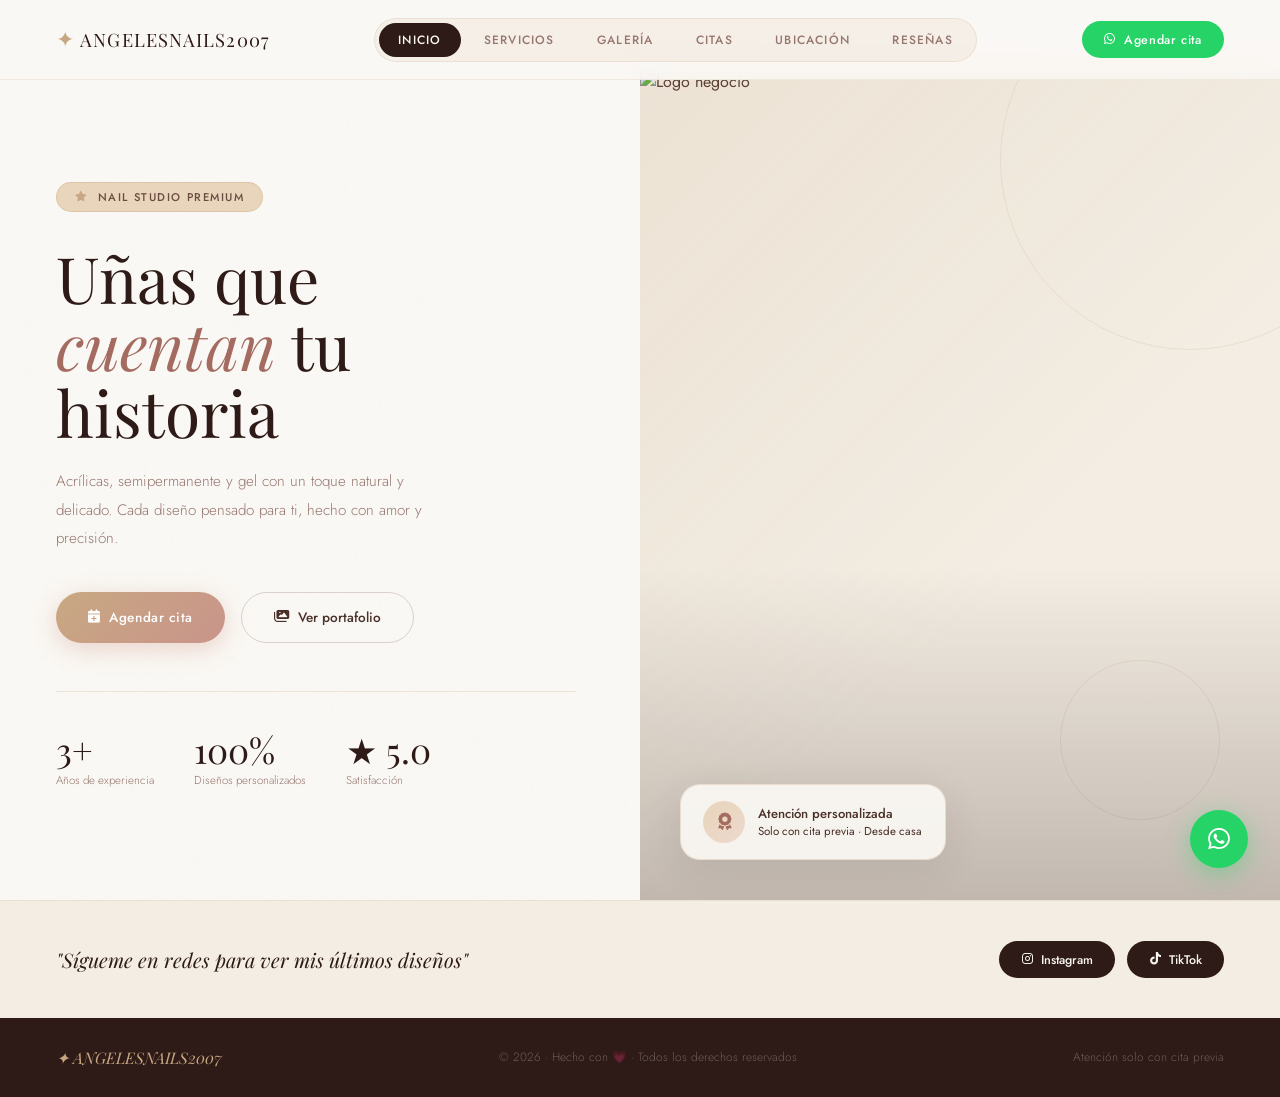
==== index.html @ 7227425b "modificascion de citas" ====
<!DOCTYPE html>
<html lang="es">
<head>
<meta charset="UTF-8"/>
<meta name="viewport" content="width=device-width, initial-scale=1.0"/>
<title>ANGELESNAILS2007 — Nail Studio</title>

<!-- PWA -->
<link rel="manifest" href="manifest.json">
<meta name="theme-color" content="#2E1A16">
<meta name="mobile-web-app-capable" content="yes">
<meta name="apple-mobile-web-app-capable" content="yes">
<meta name="apple-mobile-web-app-status-bar-style" content="black-translucent">
<meta name="apple-mobile-web-app-title" content="AngelesNails">
<link rel="apple-touch-icon" href="/icons/icon-192.png">

<link href="https://fonts.googleapis.com/css2?family=Playfair+Display:ital,wght@0,300;0,400;0,500;1,300;1,400;1,500&family=Jost:wght@200;300;400;500&display=swap" rel="stylesheet"/>
<link rel="stylesheet" href="https://cdnjs.cloudflare.com/ajax/libs/font-awesome/6.5.0/css/all.min.css"/>
<link rel="stylesheet" href="css/style.css">
</head>
<body>

<nav id="main-nav">
<div class="nav-logo">
    <img
        id="business-logo-display"
        src=""
        alt="Logo"
        style="width:50px;height:50px;object-fit:cover;border-radius:50%;margin-right:10px;display:none;">
    <div id="business-name-display">
        <span class="dot">✦</span>
        ANGELESNAILS2007
    </div>
</div>
  <ul class="nav-tabs" role="tablist">
    <li><button data-view="inicio"    class="active" role="tab">Inicio</button></li>
    <li><button data-view="servicios"               role="tab">Servicios</button></li>
    <li><button data-view="galeria"                 role="tab">Galería</button></li>
    <li><button data-view="citas"                   role="tab">Citas</button></li>
    <li><button data-view="ubicacion"               role="tab">Ubicación</button></li>
    <li><button data-view="resenas"                 role="tab">Reseñas</button></li>
  </ul>
  <a id="nav-whatsapp" href="#" class="nav-cta-btn" target="_blank">
    <i class="fa-brands fa-whatsapp"></i> Agendar cita
  </a>
</nav>

<a id="float-whatsapp" href="#" class="wa-float" target="_blank">
    <i class="fa-brands fa-whatsapp"></i>
</a>

<nav class="mobile-nav" id="mobile-nav">
  <button data-view="inicio"    class="active"><i class="fa-solid fa-house"></i>Inicio</button>
  <button data-view="servicios"               ><i class="fa-solid fa-spa"></i>Servicios</button>
  <button data-view="galeria"                 ><i class="fa-solid fa-images"></i>Galería</button>
  <button data-view="citas"                   ><i class="fa-solid fa-calendar-check"></i>Citas</button>
  <button data-view="ubicacion"               ><i class="fa-solid fa-location-dot"></i>Ubicación</button>
  <button data-view="resenas"                 ><i class="fa-solid fa-star"></i>Reseñas</button>
</nav>

<div id="app">

  <!-- INICIO -->
  <div id="view-inicio" class="view active">
    <section class="hero">
      <div class="hero-left">
        <div class="hero-eyebrow">
          <i class="fa-solid fa-star"></i>
          Nail Studio Premium
        </div>
        <h1>Uñas que<br><em>cuentan</em> tu<br>historia</h1>
        <p class="hero-sub">
          Acrílicas, semipermanente y gel con un toque natural y delicado.
          Cada diseño pensado para ti, hecho con amor y precisión.
        </p>
        <div class="hero-actions">
          <button class="btn-gold" onclick="switchView('citas')">
            <i class="fa-solid fa-calendar-plus"></i>
            Agendar cita
          </button>
          <button class="btn-ghost" onclick="switchView('galeria')">
            <i class="fa-solid fa-images"></i>
            Ver portafolio
          </button>
        </div>
        <div class="hero-stats">
          <div>
            <div class="stat-val">3+</div>
            <div class="stat-label">Años de experiencia</div>
          </div>
          <div>
            <div class="stat-val">100%</div>
            <div class="stat-label">Diseños personalizados</div>
          </div>
          <div>
            <div class="stat-val">★ 5.0</div>
            <div class="stat-label">Satisfacción</div>
          </div>
        </div>
      </div>
      <div class="hero-right">
        <div class="deco-ring ring-1"></div>
        <div class="deco-ring ring-2"></div>
        <img id="hero-logo" src="" alt="Logo negocio" loading="eager"/>
        <div class="hero-badge">
          <div class="hero-badge-icon">
            <i class="fa-solid fa-award"></i>
          </div>
          <div class="hero-badge-text">
            <strong>Atención personalizada</strong>
            Solo con cita previa · Desde casa
          </div>
        </div>
      </div>
    </section>
  </div>

  <!-- SERVICIOS -->
  <div id="view-servicios" class="view">
    <section class="section">
      <div class="s-header">
        <div><div class="s-label">Servicios</div><h2 class="s-title">Lo que <em>ofrezco</em> para ti</h2></div>
        <button class="btn-ghost" onclick="switchView('citas')" style="color:var(--c-espresso)"><i class="fa-solid fa-calendar-check"></i> Agendar ahora</button>
      </div>
      <div class="services-grid" id="services-grid"></div>
    </section>
  </div>

  <!-- GALERÍA -->
  <div id="view-galeria" class="view">
    <section class="section">
      <div class="s-header">
        <div><div class="s-label">Portafolio</div><h2 class="s-title">Mis <em>trabajos</em></h2></div>
        <button class="btn-ghost" onclick="switchView('citas')" style="color:var(--c-espresso)"><i class="fa-solid fa-calendar-plus"></i> Quiero uno así</button>
      </div>
      <div class="gallery-masonry" id="gallery-grid"></div>
    </section>
  </div>

  <!-- CITAS -->
<div id="view-citas" class="view">
  <section class="section">
    <div class="booking-wrap">
      <div class="bk-left">
        <div class="s-label" style="color:rgba(200,168,130,.7)">Reservas</div>
        <h2>Agenda tu <em>cita</em><br>fácil y rápido</h2>
      </div>
      <div class="bk-form">
        <h3>Solicitar cita</h3>
        <div class="f-grid-2">
          <div class="f-row"><label>Tu nombre</label><input id="f-name" type="text" placeholder="Ej: María García"/></div>
          <div class="f-row"><label>Tu WhatsApp</label><input id="f-phone" type="tel" placeholder="+57 300 000 0000"/></div>
        </div>
        <div class="f-row">
          <label>Servicio de interés</label>
          <input id="f-service" type="text" placeholder="Ej: Acrílicas con nail art 💅"/>
        </div>
        <div class="f-row"><label>Fecha preferida</label><input id="f-date" type="date"/></div>
        <div class="f-row"><label>Mensaje adicional (opcional)</label><textarea id="f-msg" placeholder="Cuéntame algo sobre el diseño que tienes en mente 🌸"></textarea></div>
        <button class="f-submit" onclick="sendWA()"><i class="fa-solid fa-paper-plane"></i>&nbsp; Enviar solicitud</button>
      </div>
    </div>
  </section>
</div>

  <!-- UBICACIÓN -->
  <div id="view-ubicacion" class="view">
    <section class="section">
      <div class="s-header">
        <div>
          <div class="s-label">Ubicación</div>
          <h2 class="s-title">¿Dónde <em>quedo?</em></h2>
        </div>
      </div>
      <div class="loc-grid">
        <div class="loc-info">
          <h3>Información de contacto</h3>
          <div><strong>Dirección</strong><span id="location-address">Sin configurar</span></div>
          <div><strong>Horario</strong><span id="location-schedule">Sin configurar</span></div>
          <div><strong>WhatsApp</strong><span id="location-whatsapp">Sin configurar</span></div>
        </div>
        <div class="map-embed">
          <iframe
            id="business-map"
            width="100%"
            height="100%"
            style="border:0; border-radius:30px;"
            allowfullscreen=""
            loading="lazy">
          </iframe>
        </div>
      </div>
    </section>
  </div>

  <!-- RESEÑAS -->
  <div id="view-resenas" class="view">
    <section class="section">
      <div class="s-header"><div><div class="s-label">Opiniones</div><h2 class="s-title">Lo que dicen mis <em>clientas</em></h2></div></div>
      <div class="rv-summary">
        <div class="rv-score-big">
          <div class="num" id="rv-avg">5.0</div>
          <div class="stars-display" id="rv-avg-stars"></div>
          <small id="rv-total-label">0 reseñas</small>
        </div>
        <div class="rv-bars" id="rv-bars"></div>
      </div>
      <div class="rv-grid" id="rv-grid"></div>
      <div class="rv-form-wrap">
        <h3>Deja tu reseña 🌸</h3>
        <p class="star-label" id="star-hint">Selecciona una calificación:</p>
        <div class="star-picker" id="star-picker" role="group" aria-label="Calificación">
          <button data-v="1" aria-label="1 estrella"><i class="fa-solid fa-star"></i></button>
          <button data-v="2" aria-label="2 estrellas"><i class="fa-solid fa-star"></i></button>
          <button data-v="3" aria-label="3 estrellas"><i class="fa-solid fa-star"></i></button>
          <button data-v="4" aria-label="4 estrellas"><i class="fa-solid fa-star"></i></button>
          <button data-v="5" aria-label="5 estrellas"><i class="fa-solid fa-star"></i></button>
        </div>
        <div class="rv-f-grid">
          <div class="f-row"><label>Tu nombre</label><input id="rv-name" type="text" placeholder="Ej: Laura M."/></div>
          <div class="f-row">
            <label>Servicio que tomaste</label>
            <select id="rv-service">
              <option value="">Selecciona…</option>
              <option>Acrílicas</option><option>Semipermanente</option><option>Gel</option>
              <option>Retoque / mantenimiento</option><option>Nail art / Diseño especial</option>
            </select>
          </div>
        </div>
        <div class="f-row"><label>Tu comentario</label><textarea id="rv-comment" rows="3" placeholder="Cuéntale a otras clientas cómo fue tu experiencia…"></textarea></div>
        <button class="f-submit" onclick="submitReview()" style="max-width:320px;"><i class="fa-solid fa-paper-plane"></i>&nbsp; Publicar reseña</button>
      </div>
    </section>
  </div>

</div><!-- /#app -->

<div class="social-strip">
  <blockquote>"Sígueme en redes para ver mis últimos diseños"</blockquote>
  <div class="soc-links">
    <a id="instagram-link" href="#" class="soc-btn" target="_blank">
      <i class="fa-brands fa-instagram"></i> Instagram
    </a>
    <a id="tiktok-link" href="#" class="soc-btn" target="_blank">
      <i class="fa-brands fa-tiktok"></i> TikTok
    </a>
  </div>
</div>

<footer>
  <span class="footer-logo">✦ ANGELESNAILS2007</span>
  <p>© 2026 · Hecho con 💗 · Todos los derechos reservados</p>
  <p>Atención solo con cita previa</p>
</footer>

<div id="lightbox" role="dialog" aria-modal="true">
  <button id="lightbox-close" aria-label="Cerrar"><i class="fa-solid fa-xmark"></i></button>
  <img id="lightbox-img" src="" alt="Nail art ampliado"/>
</div>

<div class="rv-toast" id="rv-toast"></div>
<script type="module" src="js/app.js"></script>

</body>
</html>
---- css/style.css ----
:root {
  --c-ivory:      #FAF8F4;
  --c-parchment:  #F3EDE3;
  --c-blush:      #EDD8CC;
  --c-rose:       #C9948A;
  --c-rose-deep:  #A46B61;
  --c-gold:       #C8A882;
  --c-gold-light: #E8D5BB;
  --c-bark:       #6B4C43;
  --c-espresso:   #2E1A16;
  --c-text:       #4A3028;
  --c-muted:      #96766F;
  --c-white:      #FFFFFF;
  --c-wa:         #25D366;
  --font-display: 'Playfair Display', Georgia, serif;
  --font-body:    'Jost', sans-serif;
  --radius-sm: 12px;
  --radius-md: 20px;
  --radius-lg: 32px;
  --radius-pill: 999px;
  --shadow-card: 0 8px 40px rgba(46,26,22,.09);
  --shadow-lift: 0 20px 60px rgba(46,26,22,.14);
  --transition: 0.35s cubic-bezier(.4,0,.2,1);
}
*, *::before, *::after { box-sizing: border-box; margin: 0; padding: 0; }
html { scroll-behavior: smooth; }
body { font-family: var(--font-body); background: var(--c-ivory); color: var(--c-text); overflow-x: hidden; }
img { display: block; width: 100%; height: 100%; object-fit: cover; }
a { text-decoration: none; }
button, input, select, textarea { font-family: inherit; }
body::before {
  content: '';
  position: fixed; inset: 0; z-index: 0; pointer-events: none;
  background-image: url("data:image/svg+xml,%3Csvg viewBox='0 0 256 256' xmlns='http://www.w3.org/2000/svg'%3E%3Cfilter id='n'%3E%3CfeTurbulence type='fractalNoise' baseFrequency='0.9' numOctaves='4' stitchTiles='stitch'/%3E%3C/filter%3E%3Crect width='100%25' height='100%25' filter='url(%23n)' opacity='0.03'/%3E%3C/svg%3E");
  opacity: 0.5;
}

/* NAV */
nav {
  position: fixed; top: 0; left: 0; right: 0; z-index: 200;
  display: flex; align-items: center; justify-content: space-between;
  padding: 1.1rem 3.5rem;
  background: rgba(250,248,244,.88);
  backdrop-filter: blur(16px) saturate(1.4);
  -webkit-backdrop-filter: blur(16px) saturate(1.4);
  border-bottom: 1px solid rgba(200,168,130,.18);
  transition: box-shadow var(--transition);
}
nav.scrolled { box-shadow: 0 4px 30px rgba(46,26,22,.08); }
.nav-logo { font-family: var(--font-display); font-size: 1.15rem; font-weight: 400; letter-spacing: .06em; color: var(--c-espresso); display: flex; align-items: center; gap: .5rem; }
.nav-logo .dot { color: var(--c-gold); font-size: 1.4rem; line-height: 1; }
.nav-tabs { display: flex; gap: .25rem; list-style: none; background: rgba(200,168,130,.12); border: 1px solid rgba(200,168,130,.2); border-radius: var(--radius-pill); padding: .25rem; }
.nav-tabs li button { background: transparent; border: none; cursor: pointer; font-size: .75rem; font-weight: 500; letter-spacing: .1em; text-transform: uppercase; color: var(--c-muted); padding: .5rem 1.2rem; border-radius: var(--radius-pill); transition: background var(--transition), color var(--transition); }
.nav-tabs li button.active, .nav-tabs li button:hover { background: var(--c-espresso); color: var(--c-ivory); }
.nav-cta-btn { display: flex; align-items: center; gap: .5rem; background: var(--c-wa); color: var(--c-white); padding: .6rem 1.4rem; border-radius: var(--radius-pill); font-size: .78rem; font-weight: 500; letter-spacing: .05em; transition: opacity var(--transition), transform var(--transition); }
.nav-cta-btn:hover { opacity: .9; transform: translateY(-1px); }

/* MOBILE NAV — oculto por defecto, solo visible en móvil */
.mobile-nav {
  display: none;
}

/* SPA */
#app { padding-top: 70px; position: relative; }
.view { display: none; }
.view.active { display: block; animation: viewIn .45s ease forwards; }
@keyframes viewIn { from { opacity: 0; transform: translateY(14px); } to { opacity: 1; transform: translateY(0); } }

/* HERO */
.hero { display: grid; grid-template-columns: 1fr 1fr; min-height: calc(100vh - 70px); overflow: hidden; }
.hero-left { display: flex; flex-direction: column; justify-content: center; padding: 5rem 4rem 5rem 3.5rem; position: relative; z-index: 1; }
.hero-eyebrow { display: inline-flex; align-items: center; gap: .6rem; background: var(--c-gold-light); border: 1px solid rgba(200,168,130,.35); border-radius: var(--radius-pill); padding: .35rem 1.1rem; font-size: .7rem; font-weight: 500; letter-spacing: .14em; text-transform: uppercase; color: var(--c-bark); margin-bottom: 2rem; width: fit-content; animation: fadeUp .7s ease both; }
.hero-eyebrow i { color: var(--c-gold); font-size: .65rem; }
.hero h1 { font-family: var(--font-display); font-size: clamp(3rem, 5vw, 5rem); font-weight: 300; line-height: 1.05; color: var(--c-espresso); margin-bottom: 1.4rem; animation: fadeUp .7s .08s ease both; }
.hero h1 em { font-style: italic; color: var(--c-rose-deep); }
.hero-sub { font-size: .95rem; font-weight: 300; line-height: 1.85; color: var(--c-muted); max-width: 390px; margin-bottom: 2.5rem; animation: fadeUp .7s .16s ease both; }
.hero-actions { display: flex; gap: 1rem; flex-wrap: wrap; animation: fadeUp .7s .24s ease both; }
.btn-gold { display: inline-flex; align-items: center; gap: .55rem; background: linear-gradient(135deg, var(--c-gold) 0%, var(--c-rose) 100%); color: var(--c-white); padding: .9rem 2rem; border-radius: var(--radius-pill); font-size: .85rem; font-weight: 500; letter-spacing: .04em; border: none; cursor: pointer; box-shadow: 0 6px 24px rgba(200,130,110,.3); transition: transform var(--transition), box-shadow var(--transition); }
.btn-gold:hover { transform: translateY(-2px); box-shadow: 0 12px 32px rgba(200,130,110,.4); }
.btn-ghost { display: inline-flex; align-items: center; gap: .55rem; background: transparent; color: var(--c-text); padding: .9rem 2rem; border-radius: var(--radius-pill); font-size: .85rem; font-weight: 500; border: 1.5px solid rgba(106,76,67,.22); cursor: pointer; transition: border-color var(--transition), color var(--transition), transform var(--transition); }
.btn-ghost:hover { border-color: var(--c-rose); color: var(--c-rose-deep); transform: translateY(-2px); }
.hero-stats { display: flex; gap: 2.5rem; margin-top: 3rem; padding-top: 2.5rem; border-top: 1px solid rgba(200,168,130,.25); animation: fadeUp .7s .32s ease both; }
.stat-val { font-family: var(--font-display); font-size: 2.2rem; font-weight: 300; color: var(--c-espresso); line-height: 1; }
.stat-label { font-size: .72rem; font-weight: 300; color: var(--c-muted); margin-top: .3rem; }
.hero-right { position: relative; overflow: hidden; background: var(--c-parchment); }
.hero-right::before { content: ''; position: absolute; inset: 0; z-index: 1; background: linear-gradient(135deg, rgba(200,168,130,.15) 0%, transparent 60%), linear-gradient(to bottom, transparent 60%, rgba(46,26,22,.25) 100%); }
.hero-right img { width: 100%; height: 100%; object-fit: cover; transition: transform 8s ease; }
.hero-right:hover img { transform: scale(1.03); }
.hero-badge { position: absolute; bottom: 2.5rem; left: 2.5rem; z-index: 2; background: rgba(250,248,244,.92); backdrop-filter: blur(10px); border: 1px solid rgba(200,168,130,.3); border-radius: var(--radius-md); padding: 1rem 1.4rem; display: flex; align-items: center; gap: .8rem; box-shadow: var(--shadow-card); animation: fadeUp .7s .4s ease both; }
.hero-badge-icon { width: 42px; height: 42px; border-radius: 50%; background: linear-gradient(135deg, var(--c-gold-light), var(--c-blush)); display: flex; align-items: center; justify-content: center; color: var(--c-rose-deep); font-size: 1.1rem; }
.hero-badge-text { font-size: .72rem; line-height: 1.5; color: var(--c-text); }
.hero-badge-text strong { display: block; font-weight: 500; font-size: .82rem; }
.deco-ring { position: absolute; border-radius: 50%; border: 1px solid rgba(200,168,130,.22); pointer-events: none; }
.ring-1 { width: 380px; height: 380px; top: -100px; right: -100px; }
.ring-2 { width: 160px; height: 160px; bottom: 80px; right: 60px; }

/* SECTIONS */
.section { padding: 6rem 3.5rem; }
.s-label { font-size: .68rem; font-weight: 500; letter-spacing: .18em; text-transform: uppercase; color: var(--c-gold); margin-bottom: .6rem; display: flex; align-items: center; gap: .5rem; }
.s-label::before { content: ''; display: inline-block; width: 24px; height: 1px; background: var(--c-gold); }
.s-title { font-family: var(--font-display); font-size: clamp(2rem, 3.5vw, 3rem); font-weight: 300; line-height: 1.15; color: var(--c-espresso); }
.s-title em { font-style: italic; color: var(--c-rose-deep); }
.s-header { display: flex; align-items: flex-end; justify-content: space-between; margin-bottom: 3.5rem; gap: 1rem; flex-wrap: wrap; }

/* SERVICES */
#view-servicios { background: var(--c-white); }
.services-grid { display: grid; grid-template-columns: repeat(3, 1fr); gap: 1.5rem; }
.srv-card { background: var(--c-ivory); border: 1px solid rgba(200,168,130,.2); border-radius: var(--radius-lg); padding: 2.2rem 2rem; position: relative; overflow: hidden; cursor: default; transition: transform var(--transition), box-shadow var(--transition); }
.srv-card::before { content: ''; position: absolute; top: 0; left: 0; right: 0; height: 4px; background: linear-gradient(90deg, var(--c-gold), var(--c-rose)); transform: scaleX(0); transform-origin: left; transition: transform var(--transition); border-radius: 4px 4px 0 0; }
.srv-card:hover { transform: translateY(-6px); box-shadow: var(--shadow-lift); }
.srv-card:hover::before { transform: scaleX(1); }
.srv-img { width: 100%; height: 200px; border-radius: var(--radius-md); overflow: hidden; margin-bottom: 1.5rem; background: var(--c-blush); }
.srv-card h3 { font-family: var(--font-display); font-size: 1.55rem; font-weight: 400; color: var(--c-espresso); margin-bottom: .5rem; }
.srv-card p { font-size: .84rem; font-weight: 300; line-height: 1.75; color: var(--c-muted); margin-bottom: 1.2rem; }
.srv-price { display: inline-block; background: linear-gradient(135deg, var(--c-gold-light), var(--c-blush)); color: var(--c-rose-deep); font-size: .78rem; font-weight: 500; letter-spacing: .04em; padding: .35rem 1rem; border-radius: var(--radius-pill); border: 1px solid rgba(200,130,120,.2); }
.price-list { margin-top: 3.5rem; background: var(--c-espresso); border-radius: var(--radius-lg); padding: 2.5rem 3rem; display: grid; grid-template-columns: repeat(2, 1fr); gap: 0; }
.price-list-header { grid-column: 1 / -1; font-family: var(--font-display); font-size: 1.8rem; font-weight: 300; font-style: italic; color: var(--c-gold-light); margin-bottom: 1.5rem; border-bottom: 1px solid rgba(200,168,130,.2); padding-bottom: 1.2rem; }
.price-row { display: flex; justify-content: space-between; align-items: center; padding: .9rem 0; border-bottom: 1px solid rgba(255,255,255,.06); font-size: .88rem; color: rgba(250,248,244,.75); font-weight: 300; gap: 1rem; }
.price-row:last-child { border-bottom: none; }
.price-row .name { flex: 1; }
.price-row .amount { font-family: var(--font-display); font-size: 1.1rem; font-weight: 300; color: var(--c-gold-light); white-space: nowrap; }

/* GALLERY */
#view-galeria { background: var(--c-ivory); }
.gallery-masonry { columns: 3; column-gap: 1.2rem; }
.gallery-masonry .g-item { break-inside: avoid; margin-bottom: 1.2rem; border-radius: var(--radius-md); overflow: hidden; position: relative; cursor: zoom-in; }
.gallery-masonry .g-item img { display: block; width: 100%; transition: transform .5s ease; }
.gallery-masonry .g-item:hover img { transform: scale(1.04); }
.g-item .g-overlay { position: absolute; inset: 0; background: linear-gradient(to top, rgba(46,26,22,.55) 0%, transparent 50%); opacity: 0; transition: opacity var(--transition); display: flex; align-items: flex-end; padding: 1.2rem; }
.g-item:hover .g-overlay { opacity: 1; }
.g-overlay span { color: var(--c-white); font-size: .78rem; font-weight: 300; letter-spacing: .05em; }
#lightbox { display: none; position: fixed; inset: 0; z-index: 500; background: rgba(46,26,22,.9); align-items: center; justify-content: center; }
#lightbox.open { display: flex; }
#lightbox img { max-width: 90vw; max-height: 90vh; object-fit: contain; border-radius: var(--radius-md); box-shadow: 0 30px 80px rgba(0,0,0,.4); }
#lightbox-close { position: absolute; top: 1.5rem; right: 2rem; color: white; font-size: 2rem; cursor: pointer; background: none; border: none; transition: opacity .2s; }
#lightbox-close:hover { opacity: .6; }

/* CITAS */
#view-citas { background: var(--c-espresso); }
.booking-wrap { display: grid; grid-template-columns: 1fr 1fr; gap: 4rem; align-items: start; }
.bk-left h2 { font-family: var(--font-display); font-size: clamp(2rem, 3.5vw, 3.2rem); font-weight: 300; line-height: 1.2; color: var(--c-ivory); margin-bottom: 1rem; }
.bk-left h2 em { font-style: italic; color: var(--c-rose); }
.bk-left p { font-size: .9rem; font-weight: 300; line-height: 1.9; color: rgba(250,248,244,.55); margin-bottom: 2rem; }
.bk-divider { display: flex; align-items: center; gap: 1rem; margin-bottom: 2.5rem; }
.bk-divider::before, .bk-divider::after { content: ''; flex: 1; height: 1px; background: rgba(200,168,130,.2); }
.bk-divider span { font-size: .7rem; letter-spacing: .12em; text-transform: uppercase; color: var(--c-gold); white-space: nowrap; }
.wa-btn { display: inline-flex; align-items: center; gap: .8rem; background: var(--c-wa); color: var(--c-white); padding: 1rem 2.2rem; border-radius: var(--radius-pill); font-size: .9rem; font-weight: 500; transition: opacity .2s, transform .2s; border: none; cursor: pointer; box-shadow: 0 6px 24px rgba(37,211,102,.3); }
.wa-btn:hover { opacity: .9; transform: translateY(-2px); box-shadow: 0 12px 32px rgba(37,211,102,.4); }
.wa-btn i { font-size: 1.1rem; }
.contact-info { margin-top: 2.5rem; display: flex; flex-direction: column; gap: .9rem; }
.ci-row { display: flex; align-items: center; gap: .9rem; font-size: .85rem; color: rgba(250,248,244,.55); font-weight: 300; }
.ci-row i { width: 34px; height: 34px; background: rgba(200,168,130,.12); border-radius: 50%; display: flex; align-items: center; justify-content: center; color: var(--c-gold); font-size: .8rem; flex-shrink: 0; }
.bk-form { background: rgba(255,255,255,.05); border: 1px solid rgba(200,168,130,.15); border-radius: var(--radius-lg); padding: 2.5rem; }
.bk-form h3 { font-family: var(--font-display); font-size: 1.6rem; font-weight: 300; font-style: italic; color: var(--c-ivory); margin-bottom: 1.8rem; }
.f-row { margin-bottom: 1.1rem; }
.f-row label { display: block; font-size: .7rem; font-weight: 500; letter-spacing: .1em; text-transform: uppercase; color: rgba(250,248,244,.45); margin-bottom: .4rem; }
.f-row input, .f-row select, .f-row textarea { width: 100%; background: rgba(255,255,255,.06); border: 1px solid rgba(200,168,130,.18); border-radius: var(--radius-sm); padding: .8rem 1rem; font-size: .88rem; font-weight: 300; color: var(--c-ivory); outline: none; transition: border-color var(--transition), background var(--transition); }
.f-row input:focus, .f-row select:focus, .f-row textarea:focus { border-color: var(--c-gold); background: rgba(200,168,130,.08); }
.f-row select option { background: var(--c-espresso); }
.f-row textarea { resize: vertical; min-height: 80px; }
.f-grid-2 { display: grid; grid-template-columns: 1fr 1fr; gap: 1rem; }
.f-submit { width: 100%; margin-top: .5rem; background: linear-gradient(135deg, var(--c-gold) 0%, var(--c-rose) 100%); color: var(--c-white); border: none; border-radius: var(--radius-pill); padding: 1rem; font-size: .9rem; font-weight: 500; cursor: pointer; letter-spacing: .04em; transition: opacity .2s, transform .2s; box-shadow: 0 6px 24px rgba(200,130,110,.25); }
.f-submit:hover { opacity: .9; transform: translateY(-1px); }

/* UBICACION */
#view-ubicacion { background: var(--c-white); }
.loc-grid { display: grid; grid-template-columns: 1fr 1.4fr; gap: 3rem; align-items: start; }
.loc-info h3 { font-family: var(--font-display); font-size: 1.4rem; font-weight: 400; color: var(--c-espresso); margin-bottom: 1.2rem; }
.loc-detail { display: flex; gap: 1rem; align-items: flex-start; margin-bottom: 1.2rem; font-size: .88rem; color: var(--c-muted); font-weight: 300; line-height: 1.65; }
.loc-detail i { width: 36px; height: 36px; flex-shrink: 0; background: var(--c-parchment); border-radius: 50%; display: flex; align-items: center; justify-content: center; color: var(--c-rose-deep); font-size: .85rem; }
.loc-detail strong { display: block; color: var(--c-text); font-weight: 500; font-size: .82rem; margin-bottom: .2rem; letter-spacing: .04em; text-transform: uppercase; }
.map-embed { border-radius: var(--radius-lg); overflow: hidden; height: 400px; background: var(--c-blush); display: flex; align-items: center; justify-content: center; flex-direction: column; gap: 1rem; border: 1px dashed rgba(200,168,130,.35); }
.map-embed i { font-size: 2.5rem; color: rgba(200,168,130,.4); }
.map-embed p { font-size: .85rem; color: var(--c-muted); font-weight: 300; }
.map-embed small { font-size: .72rem; color: var(--c-rose-deep); background: var(--c-parchment); border: 1px dashed var(--c-rose); padding: .3rem 1rem; border-radius: var(--radius-pill); }

/* SOCIAL + FOOTER */
.social-strip { padding: 2.5rem 3.5rem; background: var(--c-parchment); border-top: 1px solid rgba(200,168,130,.2); display: flex; align-items: center; justify-content: space-between; gap: 1rem; flex-wrap: wrap; }
.social-strip blockquote { font-family: var(--font-display); font-size: 1.25rem; font-weight: 300; font-style: italic; color: var(--c-espresso); }
.soc-links { display: flex; gap: .75rem; }
.soc-btn { display: inline-flex; align-items: center; gap: .5rem; background: var(--c-espresso); color: var(--c-ivory); padding: .6rem 1.4rem; border-radius: var(--radius-pill); font-size: .78rem; font-weight: 500; transition: background var(--transition); }
.soc-btn:hover { background: var(--c-rose-deep); }
footer { padding: 1.8rem 3.5rem; background: var(--c-espresso); display: flex; align-items: center; justify-content: space-between; flex-wrap: wrap; gap: 1rem; }
.footer-logo { font-family: var(--font-display); font-size: 1rem; font-style: italic; color: var(--c-gold); }
footer p { font-size: .75rem; color: rgba(250,248,244,.3); font-weight: 300; }

/* WA FLOAT */
.wa-float { position: fixed; bottom: 2rem; right: 2rem; z-index: 300; width: 58px; height: 58px; border-radius: 50%; background: var(--c-wa); color: var(--c-white); display: flex; align-items: center; justify-content: center; font-size: 1.55rem; box-shadow: 0 6px 24px rgba(37,211,102,.4); text-decoration: none; transition: transform .2s, box-shadow .2s; animation: waPulse 2.8s ease-in-out infinite; }
.wa-float:hover { transform: scale(1.1); box-shadow: 0 10px 36px rgba(37,211,102,.6); animation: none; }
@keyframes waPulse {
  0%,100% { box-shadow: 0 6px 24px rgba(37,211,102,.4), 0 0 0 0 rgba(37,211,102,.35); }
  50%      { box-shadow: 0 6px 24px rgba(37,211,102,.4), 0 0 0 14px rgba(37,211,102,0); }
}

/* RESEÑAS */
#view-resenas { background: var(--c-parchment); }
.rv-summary { display: grid; grid-template-columns: auto 1fr; gap: 3rem; align-items: center; background: var(--c-espresso); border-radius: var(--radius-lg); padding: 2.5rem 3rem; margin-bottom: 3rem; }
.rv-score-big { text-align: center; padding-right: 3rem; border-right: 1px solid rgba(200,168,130,.2); }
.rv-score-big .num { font-family: var(--font-display); font-size: 5rem; font-weight: 300; line-height: 1; color: var(--c-gold-light); }
.rv-score-big .stars-display { margin: .4rem 0; }
.rv-score-big .stars-display i { color: var(--c-gold); font-size: 1.1rem; }
.rv-score-big small { font-size: .72rem; color: rgba(250,248,244,.4); font-weight: 300; }
.rv-bars { display: flex; flex-direction: column; gap: .6rem; }
.rv-bar-row { display: flex; align-items: center; gap: .8rem; font-size: .78rem; color: rgba(250,248,244,.55); font-weight: 300; min-width: 0; }
.rv-bar-row span:first-child { width: 14px; text-align: right; flex-shrink: 0; }
.rv-bar-track { flex: 1; height: 6px; background: rgba(255,255,255,.1); border-radius: 999px; overflow: hidden; }
.rv-bar-fill { height: 100%; border-radius: 999px; background: linear-gradient(90deg, var(--c-gold), var(--c-rose)); transition: width .8s cubic-bezier(.4,0,.2,1); }
.rv-bar-count { width: 28px; text-align: right; flex-shrink: 0; }
.rv-grid { display: grid; grid-template-columns: repeat(3, 1fr); gap: 1.2rem; margin-bottom: 3rem; }
.rv-card { background: var(--c-white); border: 1px solid rgba(200,168,130,.2); border-radius: var(--radius-lg); padding: 1.6rem 1.8rem; position: relative; overflow: hidden; transition: transform var(--transition), box-shadow var(--transition); }
.rv-card:hover { transform: translateY(-4px); box-shadow: var(--shadow-lift); }
.rv-card.featured { background: var(--c-espresso); }
.rv-card.featured .rv-author { color: rgba(250,248,244,.55); }
.rv-card.featured .rv-text { color: rgba(250,248,244,.8); }
.rv-card.featured .rv-service { border-color: rgba(200,168,130,.2); color: var(--c-gold-light); }
.rv-card-top { display: flex; align-items: flex-start; justify-content: space-between; margin-bottom: 1rem; gap: .5rem; }
.rv-avatar { width: 42px; height: 42px; border-radius: 50%; flex-shrink: 0; display: flex; align-items: center; justify-content: center; font-size: 1.1rem; font-weight: 600; background: linear-gradient(135deg, var(--c-gold-light), var(--c-blush)); color: var(--c-bark); font-family: var(--font-display); font-style: italic; }
.rv-avatar.featured-av { background: rgba(200,168,130,.2); color: var(--c-gold-light); }
.rv-card-stars i { color: var(--c-gold); font-size: .85rem; }
.rv-card-stars i.empty { color: rgba(200,168,130,.25); }
.rv-text { font-size: .88rem; font-weight: 300; line-height: 1.75; color: var(--c-text); margin-bottom: 1rem; font-style: italic; }
.rv-author { font-size: .75rem; font-weight: 500; color: var(--c-muted); letter-spacing: .04em; }
.rv-service { display: inline-block; margin-top: .6rem; font-size: .68rem; font-weight: 500; letter-spacing: .08em; text-transform: uppercase; color: var(--c-rose-deep); border: 1px solid rgba(200,130,120,.2); padding: .2rem .7rem; border-radius: var(--radius-pill); background: var(--c-parchment); }
.rv-date { font-size: .68rem; color: rgba(150,118,111,.5); margin-left: .5rem; }
.rv-form-wrap { background: var(--c-white); border: 1px solid rgba(200,168,130,.2); border-radius: var(--radius-lg); padding: 2.5rem 3rem; }
.rv-form-wrap h3 { font-family: var(--font-display); font-size: 1.7rem; font-weight: 300; font-style: italic; color: var(--c-espresso); margin-bottom: 1.8rem; }
.star-picker { display: flex; gap: .3rem; margin-bottom: 1.5rem; }
.star-picker button { background: none; border: none; cursor: pointer; padding: .1rem; font-size: 1.8rem; color: rgba(200,168,130,.25); transition: color .15s, transform .15s; line-height: 1; }
.star-picker button.lit { color: var(--c-gold); }
.star-label { font-size: .8rem; color: var(--c-muted); font-weight: 300; margin-bottom: 1.4rem; }
.rv-f-grid { display: grid; grid-template-columns: 1fr 1fr; gap: 1rem; margin-bottom: 1rem; }
.rv-form-wrap .f-row input,
.rv-form-wrap .f-row select,
.rv-form-wrap .f-row textarea { color: var(--c-text); background: var(--c-ivory); border: 1px solid rgba(200,168,130,.3); }
.rv-form-wrap .f-row label { color: var(--c-muted); }
.rv-form-wrap .f-row select option { background: var(--c-white); color: var(--c-text); }
.rv-toast { position: fixed; bottom: 6rem; left: 50%; transform: translateX(-50%) translateY(20px); background: var(--c-espresso); color: var(--c-ivory); padding: .8rem 2rem; border-radius: var(--radius-pill); font-size: .85rem; font-weight: 400; opacity: 0; pointer-events: none; z-index: 400; transition: opacity .3s, transform .3s; white-space: nowrap; }
.rv-toast.show { opacity: 1; transform: translateX(-50%) translateY(0); }

/* MISC */
.hero-business-logo { margin-bottom: 20px; }
.hero-business-logo img { width: 120px; height: 120px; object-fit: cover; border-radius: 50%; border: 4px solid #d6b38a; box-shadow: 0 10px 25px rgba(0,0,0,.15); }
#hero-logo { width: 100%; height: 100%; object-fit: cover; display: block; }
.review-card { background: white; padding: 20px; border-radius: 20px; box-shadow: 0 5px 20px rgba(0,0,0,.08); }
.review-card h3 { margin-bottom: 10px; }
#star-picker button.active { color: #f5b301; }

/* ANIMATIONS */
@keyframes fadeUp { from { opacity: 0; transform: translateY(18px); } to { opacity: 1; transform: translateY(0); } }

/* ── RESPONSIVE TABLET ────────────────────────────────── */
@media (max-width: 900px) {
  nav { padding: 1rem 1.5rem; }
  .nav-tabs { display: none; }
  .hero { grid-template-columns: 1fr; min-height: auto; }
  .hero-right { height: 55vw; min-height: 260px; order: -1; }
  .hero-left { padding: 2.5rem 1.5rem; }
  .section { padding: 4rem 1.5rem; }
  .services-grid { grid-template-columns: 1fr; }
  .gallery-masonry { columns: 2; }
  .booking-wrap { grid-template-columns: 1fr; gap: 2.5rem; }
  .bk-form { padding: 2rem 1.5rem; }
  .loc-grid { grid-template-columns: 1fr; }
  .price-list { grid-template-columns: 1fr; padding: 2rem 1.5rem; }
  .social-strip { flex-direction: column; text-align: center; }
  footer { flex-direction: column; text-align: center; }
  .f-grid-2 { grid-template-columns: 1fr; }
  .rv-summary { grid-template-columns: 1fr; gap: 1.5rem; }
  .rv-score-big { border-right: none; border-bottom: 1px solid rgba(200,168,130,.2); padding-right: 0; padding-bottom: 1.5rem; }
  .rv-grid { grid-template-columns: 1fr; }
  .rv-form-wrap { padding: 2rem 1.5rem; }
  .rv-f-grid { grid-template-columns: 1fr; }

  /* Mobile nav visible */
  .mobile-nav {
    display: flex;
    position: fixed;
    bottom: 0; left: 0; right: 0;
    z-index: 200;
    height: 64px;
    background: rgba(250,248,244,.97);
    backdrop-filter: blur(14px);
    -webkit-backdrop-filter: blur(14px);
    border-top: 1px solid rgba(200,168,130,.2);
    justify-content: space-around;
    align-items: center;
    padding: 0;
  }
  #app { padding-bottom: 70px; }
  .wa-float { bottom: 5.5rem; }
}

/* ── RESPONSIVE MOBILE ────────────────────────────────── */
@media (max-width: 600px) {
  .hero-right { height: 60vw; min-height: 200px; }
  .hero-left { padding: 2rem 1.2rem 2.5rem; }
  .hero h1 { font-size: clamp(2rem, 8vw, 3rem); }
  .hero-sub { font-size: .88rem; }
  .hero-actions { flex-direction: column; gap: .75rem; }
  .hero-actions .btn-gold,
  .hero-actions .btn-ghost { width: 100%; justify-content: center; }
  .hero-stats { gap: 1.5rem; flex-wrap: wrap; }
  .stat-val { font-size: 1.7rem; }
  .hero-badge { left: 1rem; bottom: 1rem; padding: .75rem 1rem; }
  nav { padding: .85rem 1rem; }
  .nav-logo { font-size: .95rem; }
  .nav-cta-btn { font-size: .7rem; padding: .5rem 1rem; }
  .section { padding: 3rem 1.2rem; }
  .s-title { font-size: clamp(1.6rem, 6vw, 2.2rem); }
  .s-header { flex-direction: column; align-items: flex-start; gap: 1rem; margin-bottom: 2rem; }
  .bk-form { padding: 1.5rem 1.2rem; }
  .map-embed { height: 260px; }
  .rv-summary { padding: 1.5rem 1.2rem; }
  .rv-form-wrap { padding: 1.5rem 1.2rem; }
  .social-strip { padding: 2rem 1.2rem; }
  footer { padding: 1.5rem 1.2rem; }
  .wa-float { right: 1rem; width: 50px; height: 50px; font-size: 1.3rem; }
}

/* Mobile nav buttons */
.mobile-nav button {
  display: flex;
  flex-direction: column;
  align-items: center;
  justify-content: center;
  gap: .2rem;
  background: none;
  border: none;
  cursor: pointer;
  font-size: .6rem;
  font-weight: 500;
  letter-spacing: .06em;
  text-transform: uppercase;
  color: var(--c-muted);
  padding: .3rem .5rem;
  flex: 1;
  height: 100%;
  transition: color var(--transition);
}
.mobile-nav button i { font-size: 1.1rem; }
.mobile-nav button.active { color: var(--c-rose-deep); }
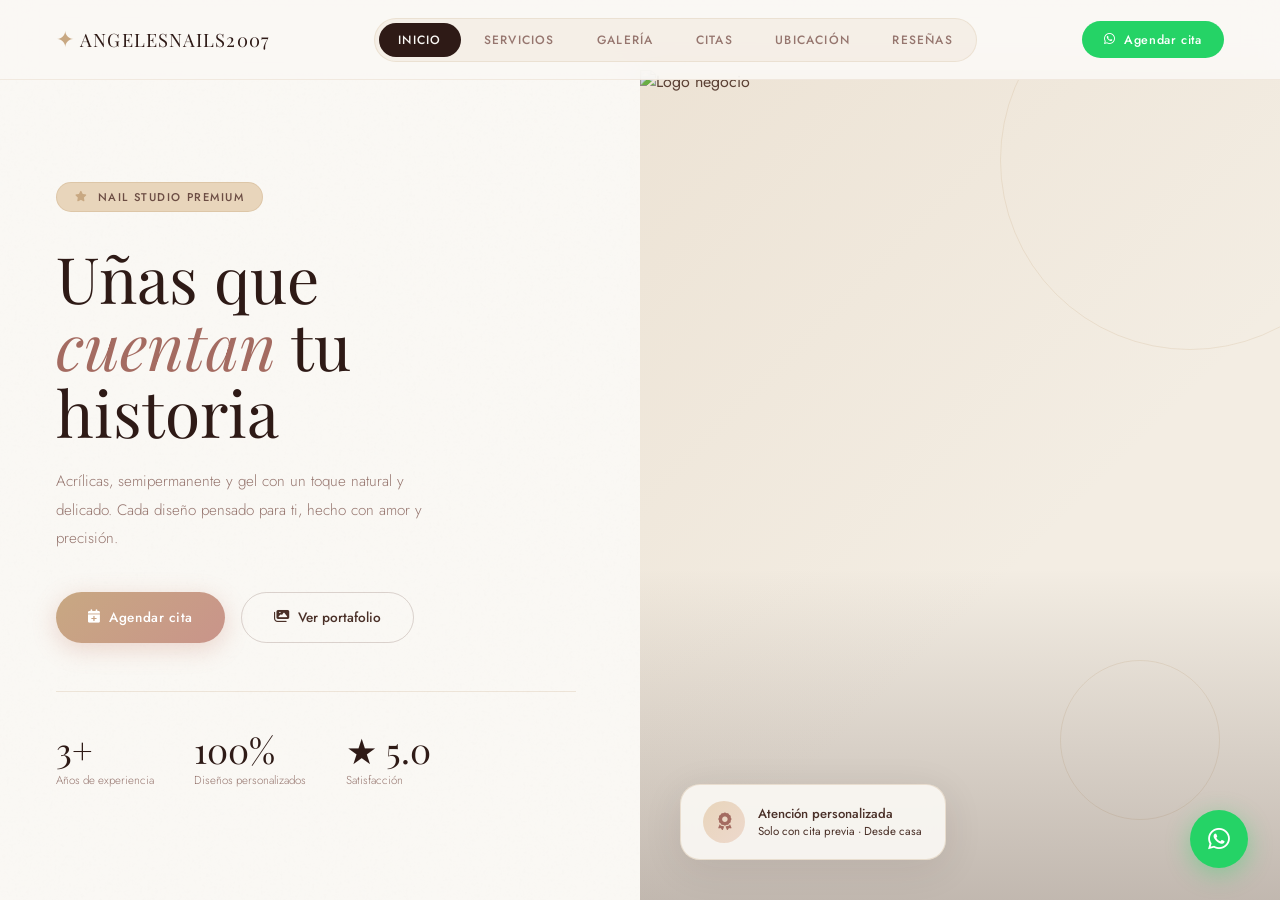
==== commit 9de181e1: "Forzando credenciales reales version 10.8.0" ====
--- a/index.html
+++ b/index.html
@@ -1,44 +1,43 @@
 <!DOCTYPE html>
 <html lang="es">
 <head>
-<meta charset="UTF-8"/>
-<meta name="viewport" content="width=device-width, initial-scale=1.0"/>
-<title>ANGELESNAILS2007 — Nail Studio</title>
-
-<!-- PWA -->
-<link rel="manifest" href="manifest.json">
-<meta name="theme-color" content="#2E1A16">
-<meta name="mobile-web-app-capable" content="yes">
-<meta name="apple-mobile-web-app-capable" content="yes">
-<meta name="apple-mobile-web-app-status-bar-style" content="black-translucent">
-<meta name="apple-mobile-web-app-title" content="AngelesNails">
-<link rel="apple-touch-icon" href="/icons/icon-192.png">
-
-<link href="https://fonts.googleapis.com/css2?family=Playfair+Display:ital,wght@0,300;0,400;0,500;1,300;1,400;1,500&family=Jost:wght@200;300;400;500&display=swap" rel="stylesheet"/>
-<link rel="stylesheet" href="https://cdnjs.cloudflare.com/ajax/libs/font-awesome/6.5.0/css/all.min.css"/>
-<link rel="stylesheet" href="css/style.css">
+  <meta charset="UTF-8"/>
+  <meta name="viewport" content="width=device-width, initial-scale=1.0"/>
+  <title>ANGELESNAILS2007 — Nail Studio</title>
+
+  <link rel="manifest" href="manifest.json">
+  <meta name="theme-color" content="#2E1A16">
+  <meta name="mobile-web-app-capable" content="yes">
+  <meta name="apple-mobile-web-app-capable" content="yes">
+  <meta name="apple-mobile-web-app-status-bar-style" content="black-translucent">
+  <meta name="apple-mobile-web-app-title" content="AngelesNails">
+  <link rel="apple-touch-icon" href="/icons/icon-192.png">
+
+  <link href="https://fonts.googleapis.com/css2?family=Playfair+Display:ital,wght@0,300;0,400;0,500;1,300;1,400;1,500&family=Jost:wght@200;300;400;500&display=swap" rel="stylesheet"/>
+  <link rel="stylesheet" href="https://cdnjs.cloudflare.com/ajax/libs/font-awesome/6.5.0/css/all.min.css"/>
+  <link rel="stylesheet" href="css/style.css">
 </head>
 <body>
 
 <nav id="main-nav">
-<div class="nav-logo">
+  <div class="nav-logo">
     <img
-        id="business-logo-display"
-        src=""
-        alt="Logo"
-        style="width:50px;height:50px;object-fit:cover;border-radius:50%;margin-right:10px;display:none;">
+      id="business-logo-display"
+      src=""
+      alt="Logo"
+      style="width:50px;height:50px;object-fit:cover;border-radius:50%;margin-right:10px;display:none;">
     <div id="business-name-display">
-        <span class="dot">✦</span>
-        ANGELESNAILS2007
+      <span class="dot">✦</span>
+      ANGELESNAILS2007
     </div>
-</div>
+  </div>
   <ul class="nav-tabs" role="tablist">
-    <li><button data-view="inicio"    class="active" role="tab">Inicio</button></li>
-    <li><button data-view="servicios"               role="tab">Servicios</button></li>
-    <li><button data-view="galeria"                 role="tab">Galería</button></li>
-    <li><button data-view="citas"                   role="tab">Citas</button></li>
-    <li><button data-view="ubicacion"               role="tab">Ubicación</button></li>
-    <li><button data-view="resenas"                 role="tab">Reseñas</button></li>
+    <li><button data-view="inicio" class="active" role="tab">Inicio</button></li>
+    <li><button data-view="servicios" role="tab">Servicios</button></li>
+    <li><button data-view="galeria" role="tab">Galería</button></li>
+    <li><button data-view="citas" role="tab">Citas</button></li>
+    <li><button data-view="ubicacion" role="tab">Ubicación</button></li>
+    <li><button data-view="resenas" role="tab">Reseñas</button></li>
   </ul>
   <a id="nav-whatsapp" href="#" class="nav-cta-btn" target="_blank">
     <i class="fa-brands fa-whatsapp"></i> Agendar cita
@@ -46,21 +45,20 @@
 </nav>
 
 <a id="float-whatsapp" href="#" class="wa-float" target="_blank">
-    <i class="fa-brands fa-whatsapp"></i>
+  <i class="fa-brands fa-whatsapp"></i>
 </a>
 
 <nav class="mobile-nav" id="mobile-nav">
-  <button data-view="inicio"    class="active"><i class="fa-solid fa-house"></i>Inicio</button>
-  <button data-view="servicios"               ><i class="fa-solid fa-spa"></i>Servicios</button>
-  <button data-view="galeria"                 ><i class="fa-solid fa-images"></i>Galería</button>
-  <button data-view="citas"                   ><i class="fa-solid fa-calendar-check"></i>Citas</button>
-  <button data-view="ubicacion"               ><i class="fa-solid fa-location-dot"></i>Ubicación</button>
-  <button data-view="resenas"                 ><i class="fa-solid fa-star"></i>Reseñas</button>
+  <button data-view="inicio" class="active"><i class="fa-solid fa-house"></i>Inicio</button>
+  <button data-view="servicios"><i class="fa-solid fa-spa"></i>Servicios</button>
+  <button data-view="galeria"><i class="fa-solid fa-images"></i>Galería</button>
+  <button data-view="citas"><i class="fa-solid fa-calendar-check"></i>Citas</button>
+  <button data-view="ubicacion"><i class="fa-solid fa-location-dot"></i>Ubicación</button>
+  <button data-view="resenas"><i class="fa-solid fa-star"></i>Reseñas</button>
 </nav>
 
 <div id="app">
 
-  <!-- INICIO -->
   <div id="view-inicio" class="view active">
     <section class="hero">
       <div class="hero-left">
@@ -74,11 +72,11 @@
           Cada diseño pensado para ti, hecho con amor y precisión.
         </p>
         <div class="hero-actions">
-          <button class="btn-gold" onclick="switchView('citas')">
+          <button class="btn-gold" data-go-to="citas">
             <i class="fa-solid fa-calendar-plus"></i>
             Agendar cita
           </button>
-          <button class="btn-ghost" onclick="switchView('galeria')">
+          <button class="btn-ghost" data-go-to="galeria">
             <i class="fa-solid fa-images"></i>
             Ver portafolio
           </button>
@@ -115,55 +113,51 @@
     </section>
   </div>
 
-  <!-- SERVICIOS -->
   <div id="view-servicios" class="view">
     <section class="section">
       <div class="s-header">
         <div><div class="s-label">Servicios</div><h2 class="s-title">Lo que <em>ofrezco</em> para ti</h2></div>
-        <button class="btn-ghost" onclick="switchView('citas')" style="color:var(--c-espresso)"><i class="fa-solid fa-calendar-check"></i> Agendar ahora</button>
+        <button class="btn-ghost" data-go-to="citas" style="color:var(--c-espresso)"><i class="fa-solid fa-calendar-check"></i> Agendar ahora</button>
       </div>
       <div class="services-grid" id="services-grid"></div>
     </section>
   </div>
 
-  <!-- GALERÍA -->
   <div id="view-galeria" class="view">
     <section class="section">
       <div class="s-header">
         <div><div class="s-label">Portafolio</div><h2 class="s-title">Mis <em>trabajos</em></h2></div>
-        <button class="btn-ghost" onclick="switchView('citas')" style="color:var(--c-espresso)"><i class="fa-solid fa-calendar-plus"></i> Quiero uno así</button>
+        <button class="btn-ghost" data-go-to="citas" style="color:var(--c-espresso)"><i class="fa-solid fa-calendar-plus"></i> Quiero uno así</button>
       </div>
       <div class="gallery-masonry" id="gallery-grid"></div>
     </section>
   </div>
 
-  <!-- CITAS -->
-<div id="view-citas" class="view">
-  <section class="section">
-    <div class="booking-wrap">
-      <div class="bk-left">
-        <div class="s-label" style="color:rgba(200,168,130,.7)">Reservas</div>
-        <h2>Agenda tu <em>cita</em><br>fácil y rápido</h2>
-      </div>
-      <div class="bk-form">
-        <h3>Solicitar cita</h3>
-        <div class="f-grid-2">
-          <div class="f-row"><label>Tu nombre</label><input id="f-name" type="text" placeholder="Ej: María García"/></div>
-          <div class="f-row"><label>Tu WhatsApp</label><input id="f-phone" type="tel" placeholder="+57 300 000 0000"/></div>
-        </div>
-        <div class="f-row">
-          <label>Servicio de interés</label>
-          <input id="f-service" type="text" placeholder="Ej: Acrílicas con nail art 💅"/>
-        </div>
-        <div class="f-row"><label>Fecha preferida</label><input id="f-date" type="date"/></div>
-        <div class="f-row"><label>Mensaje adicional (opcional)</label><textarea id="f-msg" placeholder="Cuéntame algo sobre el diseño que tienes en mente 🌸"></textarea></div>
-        <button class="f-submit" onclick="sendWA()"><i class="fa-solid fa-paper-plane"></i>&nbsp; Enviar solicitud</button>
-      </div>
-    </div>
-  </section>
-</div>
-
-  <!-- UBICACIÓN -->
+  <div id="view-citas" class="view">
+    <section class="section">
+      <div class="booking-wrap">
+        <div class="bk-left">
+          <div class="s-label" style="color:rgba(200,168,130,.7)">Reservas</div>
+          <h2>Agenda tu <em>cita</em><br>fácil y rápido</h2>
+        </div>
+        <div class="bk-form">
+          <h3>Solicitar cita</h3>
+          <div class="f-grid-2">
+            <div class="f-row"><label>Tu nombre</label><input id="f-name" type="text" placeholder="Ej: María García"/></div>
+            <div class="f-row"><label>Tu WhatsApp</label><input id="f-phone" type="tel" placeholder="+57 300 000 0000"/></div>
+          </div>
+          <div class="f-row">
+            <label>Servicio de interés</label>
+            <input id="f-service" type="text" placeholder="Ej: Acrílicas con nail art... 💅"/>
+          </div>
+          <div class="f-row"><label>Fecha preferida</label><input id="f-date" type="date"/></div>
+          <div class="f-row"><label>Mensaje adicional (opcional)</label><textarea id="f-msg" placeholder="Cuéntame algo sobre el diseño que tienes en mente 🌸"></textarea></div>
+          <button class="f-submit" id="btn-send-appointment"><i class="fa-solid fa-paper-plane"></i>&nbsp; Enviar solicitud</button>
+        </div>
+      </div>
+    </section>
+  </div>
+
   <div id="view-ubicacion" class="view">
     <section class="section">
       <div class="s-header">
@@ -187,13 +181,12 @@
             style="border:0; border-radius:30px;"
             allowfullscreen=""
             loading="lazy">
-          </iframe>
-        </div>
-      </div>
-    </section>
-  </div>
-
-  <!-- RESEÑAS -->
+          </table>
+        </div>
+      </div>
+    </section>
+  </div>
+
   <div id="view-resenas" class="view">
     <section class="section">
       <div class="s-header"><div><div class="s-label">Opiniones</div><h2 class="s-title">Lo que dicen mis <em>clientas</em></h2></div></div>
@@ -228,14 +221,12 @@
           </div>
         </div>
         <div class="f-row"><label>Tu comentario</label><textarea id="rv-comment" rows="3" placeholder="Cuéntale a otras clientas cómo fue tu experiencia…"></textarea></div>
-        <button class="f-submit" onclick="submitReview()" style="max-width:320px;"><i class="fa-solid fa-paper-plane"></i>&nbsp; Publicar reseña</button>
-      </div>
-    </section>
-  </div>
-
-</div><!-- /#app -->
-
-<div class="social-strip">
+        <button class="f-submit" id="btn-submit-review" style="max-width:320px;"><i class="fa-solid fa-paper-plane"></i>&nbsp; Publicar reseña</button>
+      </div>
+    </section>
+  </div>
+
+</div><div class="social-strip">
   <blockquote>"Sígueme en redes para ver mis últimos diseños"</blockquote>
   <div class="soc-links">
     <a id="instagram-link" href="#" class="soc-btn" target="_blank">
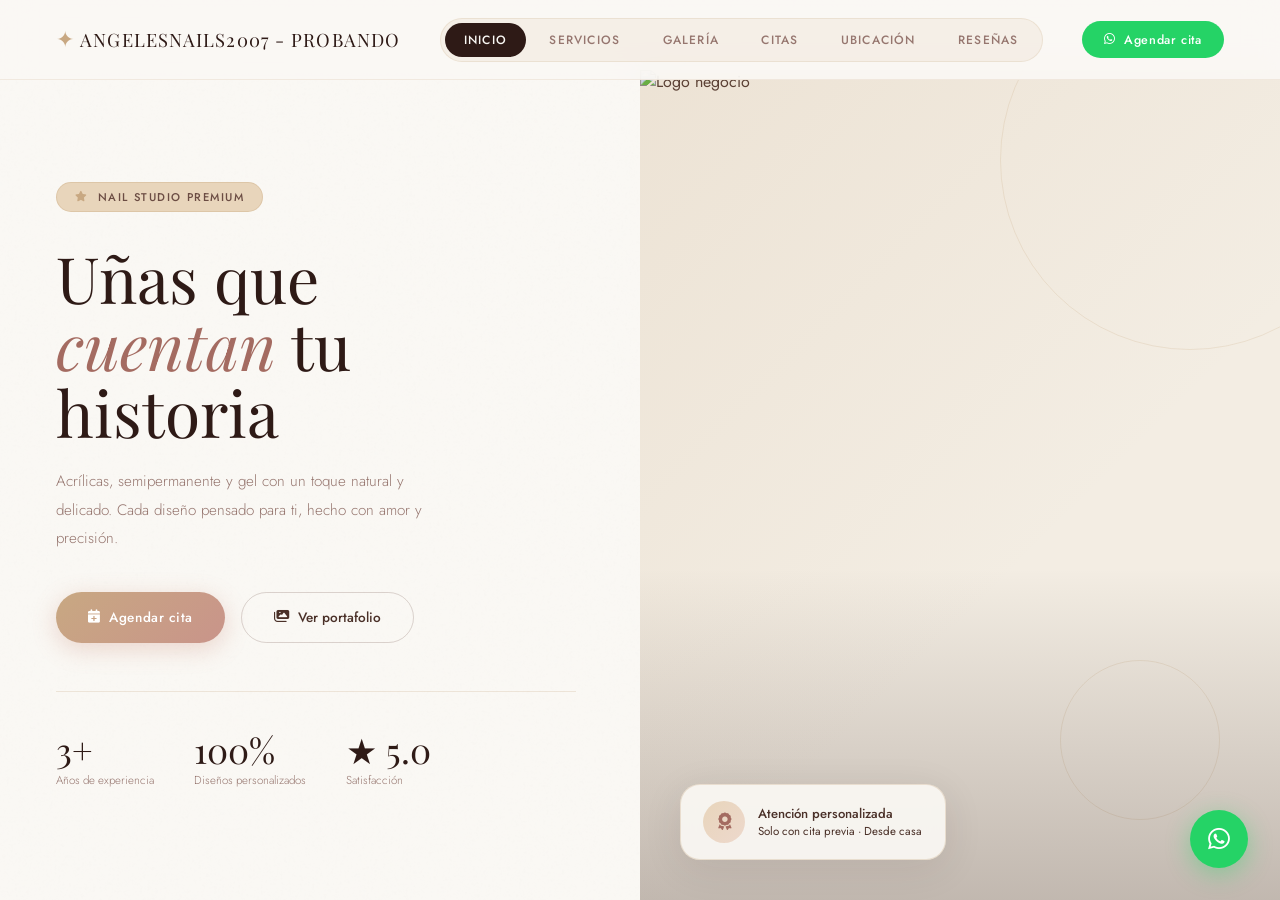
==== commit c0d751a8: "Prueba de vida del despliegue" ====
--- a/index.html
+++ b/index.html
@@ -27,9 +27,9 @@
       alt="Logo"
       style="width:50px;height:50px;object-fit:cover;border-radius:50%;margin-right:10px;display:none;">
     <div id="business-name-display">
-      <span class="dot">✦</span>
-      ANGELESNAILS2007
-    </div>
+  <span class="dot">✦</span>
+  ANGELESNAILS2007 - PROBANDO
+</div>
   </div>
   <ul class="nav-tabs" role="tablist">
     <li><button data-view="inicio" class="active" role="tab">Inicio</button></li>
@@ -253,4 +253,56 @@
 <script type="module" src="js/app.js"></script>
 
 </body>
+</html>
+
+
+
+
+<script type="module" src="js/app.js"></script>
+
+<script>
+  // Script de emergencia para forzar el funcionamiento de los botones
+  document.addEventListener("DOMContentLoaded", () => {
+    function forzarCambioPestaña(id) {
+      // 1. Ocultar todas las vistas
+      document.querySelectorAll(".view").forEach(v => {
+        v.classList.remove("active");
+        v.style.display = "none"; // Forzado por CSS directo
+      });
+      
+      // 2. Mostrar la vista que queremos
+      const target = document.getElementById("view-" + id);
+      if (target) {
+        target.classList.add("active");
+        target.style.display = "block"; // Forzado por CSS directo
+        window.scrollTo({ top: 0, behavior: "smooth" });
+      }
+      
+      // 3. Iluminar el botón activo en el menú
+      document.querySelectorAll("[data-view]").forEach(btn => {
+        btn.classList.toggle("active", btn.dataset.view === id);
+      });
+    }
+
+    // Escuchar los clics en el menú superior y móvil
+    document.querySelectorAll("[data-view]").forEach(btn => {
+      btn.addEventListener("click", (e) => {
+        const destino = btn.getAttribute("data-view");
+        if (destino) forzarCambioPestaña(destino);
+      });
+    });
+
+    // Escuchar los botones de "Agendar cita" y "Ver portafolio" del inicio
+    document.querySelectorAll("[data-go-to]").forEach(btn => {
+      btn.addEventListener("click", (e) => {
+        const destino = btn.getAttribute("data-go-to");
+        if (destino) forzarCambioPestaña(destino);
+      });
+    });
+    
+    console.log("🚀 Sistema de navegación de emergencia activado correctamente.");
+  });
+</script>
+
+</body>
 </html>
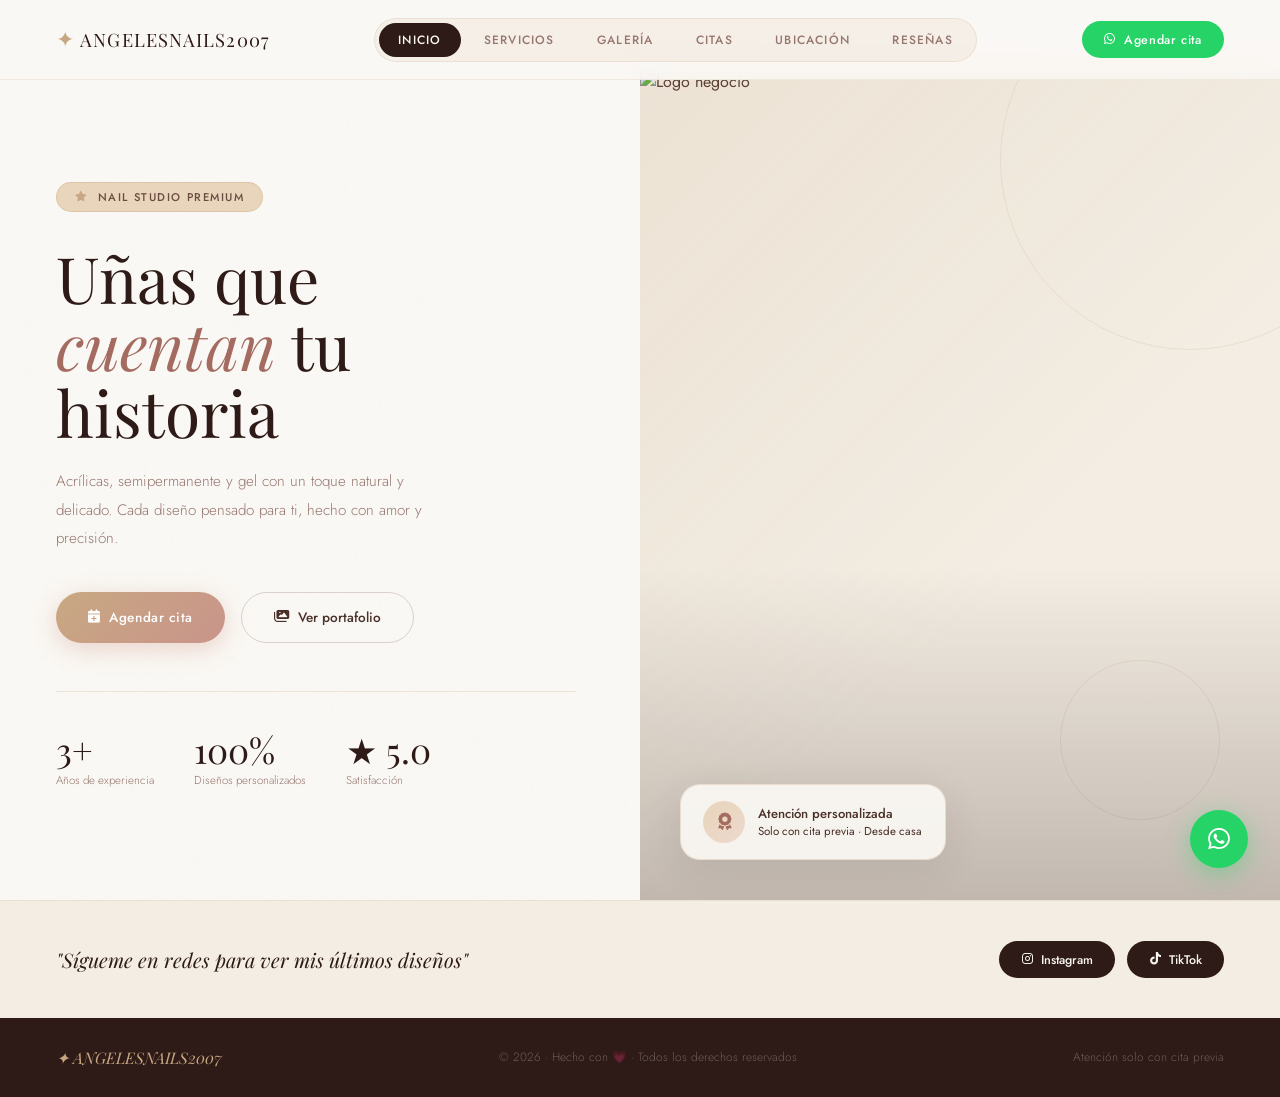
==== commit aa56ff32: "originla" ====
--- a/index.html
+++ b/index.html
@@ -1,43 +1,44 @@
 <!DOCTYPE html>
 <html lang="es">
 <head>
-  <meta charset="UTF-8"/>
-  <meta name="viewport" content="width=device-width, initial-scale=1.0"/>
-  <title>ANGELESNAILS2007 — Nail Studio</title>
-
-  <link rel="manifest" href="manifest.json">
-  <meta name="theme-color" content="#2E1A16">
-  <meta name="mobile-web-app-capable" content="yes">
-  <meta name="apple-mobile-web-app-capable" content="yes">
-  <meta name="apple-mobile-web-app-status-bar-style" content="black-translucent">
-  <meta name="apple-mobile-web-app-title" content="AngelesNails">
-  <link rel="apple-touch-icon" href="/icons/icon-192.png">
-
-  <link href="https://fonts.googleapis.com/css2?family=Playfair+Display:ital,wght@0,300;0,400;0,500;1,300;1,400;1,500&family=Jost:wght@200;300;400;500&display=swap" rel="stylesheet"/>
-  <link rel="stylesheet" href="https://cdnjs.cloudflare.com/ajax/libs/font-awesome/6.5.0/css/all.min.css"/>
-  <link rel="stylesheet" href="css/style.css">
+<meta charset="UTF-8"/>
+<meta name="viewport" content="width=device-width, initial-scale=1.0"/>
+<title>ANGELESNAILS2007 — Nail Studio</title>
+
+<!-- PWA -->
+<link rel="manifest" href="manifest.json">
+<meta name="theme-color" content="#2E1A16">
+<meta name="mobile-web-app-capable" content="yes">
+<meta name="apple-mobile-web-app-capable" content="yes">
+<meta name="apple-mobile-web-app-status-bar-style" content="black-translucent">
+<meta name="apple-mobile-web-app-title" content="AngelesNails">
+<link rel="apple-touch-icon" href="/icons/icon-192.png">
+
+<link href="https://fonts.googleapis.com/css2?family=Playfair+Display:ital,wght@0,300;0,400;0,500;1,300;1,400;1,500&family=Jost:wght@200;300;400;500&display=swap" rel="stylesheet"/>
+<link rel="stylesheet" href="https://cdnjs.cloudflare.com/ajax/libs/font-awesome/6.5.0/css/all.min.css"/>
+<link rel="stylesheet" href="css/style.css">
 </head>
 <body>
 
 <nav id="main-nav">
-  <div class="nav-logo">
+<div class="nav-logo">
     <img
-      id="business-logo-display"
-      src=""
-      alt="Logo"
-      style="width:50px;height:50px;object-fit:cover;border-radius:50%;margin-right:10px;display:none;">
+        id="business-logo-display"
+        src=""
+        alt="Logo"
+        style="width:50px;height:50px;object-fit:cover;border-radius:50%;margin-right:10px;display:none;">
     <div id="business-name-display">
-  <span class="dot">✦</span>
-  ANGELESNAILS2007 - PROBANDO
-</div>
-  </div>
+        <span class="dot">✦</span>
+        ANGELESNAILS2007
+    </div>
+</div>
   <ul class="nav-tabs" role="tablist">
-    <li><button data-view="inicio" class="active" role="tab">Inicio</button></li>
-    <li><button data-view="servicios" role="tab">Servicios</button></li>
-    <li><button data-view="galeria" role="tab">Galería</button></li>
-    <li><button data-view="citas" role="tab">Citas</button></li>
-    <li><button data-view="ubicacion" role="tab">Ubicación</button></li>
-    <li><button data-view="resenas" role="tab">Reseñas</button></li>
+    <li><button data-view="inicio"    class="active" role="tab">Inicio</button></li>
+    <li><button data-view="servicios"               role="tab">Servicios</button></li>
+    <li><button data-view="galeria"                 role="tab">Galería</button></li>
+    <li><button data-view="citas"                   role="tab">Citas</button></li>
+    <li><button data-view="ubicacion"               role="tab">Ubicación</button></li>
+    <li><button data-view="resenas"                 role="tab">Reseñas</button></li>
   </ul>
   <a id="nav-whatsapp" href="#" class="nav-cta-btn" target="_blank">
     <i class="fa-brands fa-whatsapp"></i> Agendar cita
@@ -45,20 +46,21 @@
 </nav>
 
 <a id="float-whatsapp" href="#" class="wa-float" target="_blank">
-  <i class="fa-brands fa-whatsapp"></i>
+    <i class="fa-brands fa-whatsapp"></i>
 </a>
 
 <nav class="mobile-nav" id="mobile-nav">
-  <button data-view="inicio" class="active"><i class="fa-solid fa-house"></i>Inicio</button>
-  <button data-view="servicios"><i class="fa-solid fa-spa"></i>Servicios</button>
-  <button data-view="galeria"><i class="fa-solid fa-images"></i>Galería</button>
-  <button data-view="citas"><i class="fa-solid fa-calendar-check"></i>Citas</button>
-  <button data-view="ubicacion"><i class="fa-solid fa-location-dot"></i>Ubicación</button>
-  <button data-view="resenas"><i class="fa-solid fa-star"></i>Reseñas</button>
+  <button data-view="inicio"    class="active"><i class="fa-solid fa-house"></i>Inicio</button>
+  <button data-view="servicios"               ><i class="fa-solid fa-spa"></i>Servicios</button>
+  <button data-view="galeria"                 ><i class="fa-solid fa-images"></i>Galería</button>
+  <button data-view="citas"                   ><i class="fa-solid fa-calendar-check"></i>Citas</button>
+  <button data-view="ubicacion"               ><i class="fa-solid fa-location-dot"></i>Ubicación</button>
+  <button data-view="resenas"                 ><i class="fa-solid fa-star"></i>Reseñas</button>
 </nav>
 
 <div id="app">
 
+  <!-- INICIO -->
   <div id="view-inicio" class="view active">
     <section class="hero">
       <div class="hero-left">
@@ -72,11 +74,11 @@
           Cada diseño pensado para ti, hecho con amor y precisión.
         </p>
         <div class="hero-actions">
-          <button class="btn-gold" data-go-to="citas">
+          <button class="btn-gold" onclick="switchView('citas')">
             <i class="fa-solid fa-calendar-plus"></i>
             Agendar cita
           </button>
-          <button class="btn-ghost" data-go-to="galeria">
+          <button class="btn-ghost" onclick="switchView('galeria')">
             <i class="fa-solid fa-images"></i>
             Ver portafolio
           </button>
@@ -113,51 +115,55 @@
     </section>
   </div>
 
+  <!-- SERVICIOS -->
   <div id="view-servicios" class="view">
     <section class="section">
       <div class="s-header">
         <div><div class="s-label">Servicios</div><h2 class="s-title">Lo que <em>ofrezco</em> para ti</h2></div>
-        <button class="btn-ghost" data-go-to="citas" style="color:var(--c-espresso)"><i class="fa-solid fa-calendar-check"></i> Agendar ahora</button>
+        <button class="btn-ghost" onclick="switchView('citas')" style="color:var(--c-espresso)"><i class="fa-solid fa-calendar-check"></i> Agendar ahora</button>
       </div>
       <div class="services-grid" id="services-grid"></div>
     </section>
   </div>
 
+  <!-- GALERÍA -->
   <div id="view-galeria" class="view">
     <section class="section">
       <div class="s-header">
         <div><div class="s-label">Portafolio</div><h2 class="s-title">Mis <em>trabajos</em></h2></div>
-        <button class="btn-ghost" data-go-to="citas" style="color:var(--c-espresso)"><i class="fa-solid fa-calendar-plus"></i> Quiero uno así</button>
+        <button class="btn-ghost" onclick="switchView('citas')" style="color:var(--c-espresso)"><i class="fa-solid fa-calendar-plus"></i> Quiero uno así</button>
       </div>
       <div class="gallery-masonry" id="gallery-grid"></div>
     </section>
   </div>
 
-  <div id="view-citas" class="view">
-    <section class="section">
-      <div class="booking-wrap">
-        <div class="bk-left">
-          <div class="s-label" style="color:rgba(200,168,130,.7)">Reservas</div>
-          <h2>Agenda tu <em>cita</em><br>fácil y rápido</h2>
-        </div>
-        <div class="bk-form">
-          <h3>Solicitar cita</h3>
-          <div class="f-grid-2">
-            <div class="f-row"><label>Tu nombre</label><input id="f-name" type="text" placeholder="Ej: María García"/></div>
-            <div class="f-row"><label>Tu WhatsApp</label><input id="f-phone" type="tel" placeholder="+57 300 000 0000"/></div>
-          </div>
-          <div class="f-row">
-            <label>Servicio de interés</label>
-            <input id="f-service" type="text" placeholder="Ej: Acrílicas con nail art... 💅"/>
-          </div>
-          <div class="f-row"><label>Fecha preferida</label><input id="f-date" type="date"/></div>
-          <div class="f-row"><label>Mensaje adicional (opcional)</label><textarea id="f-msg" placeholder="Cuéntame algo sobre el diseño que tienes en mente 🌸"></textarea></div>
-          <button class="f-submit" id="btn-send-appointment"><i class="fa-solid fa-paper-plane"></i>&nbsp; Enviar solicitud</button>
-        </div>
-      </div>
-    </section>
-  </div>
-
+  <!-- CITAS -->
+<div id="view-citas" class="view">
+  <section class="section">
+    <div class="booking-wrap">
+      <div class="bk-left">
+        <div class="s-label" style="color:rgba(200,168,130,.7)">Reservas</div>
+        <h2>Agenda tu <em>cita</em><br>fácil y rápido</h2>
+      </div>
+      <div class="bk-form">
+        <h3>Solicitar cita</h3>
+        <div class="f-grid-2">
+          <div class="f-row"><label>Tu nombre</label><input id="f-name" type="text" placeholder="Ej: María García"/></div>
+          <div class="f-row"><label>Tu WhatsApp</label><input id="f-phone" type="tel" placeholder="+57 300 000 0000"/></div>
+        </div>
+        <div class="f-row">
+          <label>Servicio de interés</label>
+          <input id="f-service" type="text" placeholder="Ej: Acrílicas con nail art... 💅"/>
+        </div>
+        <div class="f-row"><label>Fecha preferida</label><input id="f-date" type="date"/></div>
+        <div class="f-row"><label>Mensaje adicional (opcional)</label><textarea id="f-msg" placeholder="Cuéntame algo sobre el diseño que tienes en mente 🌸"></textarea></div>
+        <button class="f-submit" onclick="sendWA()"><i class="fa-solid fa-paper-plane"></i>&nbsp; Enviar solicitud</button>
+      </div>
+    </div>
+  </section>
+</div>
+
+  <!-- UBICACIÓN -->
   <div id="view-ubicacion" class="view">
     <section class="section">
       <div class="s-header">
@@ -181,12 +187,13 @@
             style="border:0; border-radius:30px;"
             allowfullscreen=""
             loading="lazy">
-          </table>
-        </div>
-      </div>
-    </section>
-  </div>
-
+          </iframe>
+        </div>
+      </div>
+    </section>
+  </div>
+
+  <!-- RESEÑAS -->
   <div id="view-resenas" class="view">
     <section class="section">
       <div class="s-header"><div><div class="s-label">Opiniones</div><h2 class="s-title">Lo que dicen mis <em>clientas</em></h2></div></div>
@@ -221,12 +228,14 @@
           </div>
         </div>
         <div class="f-row"><label>Tu comentario</label><textarea id="rv-comment" rows="3" placeholder="Cuéntale a otras clientas cómo fue tu experiencia…"></textarea></div>
-        <button class="f-submit" id="btn-submit-review" style="max-width:320px;"><i class="fa-solid fa-paper-plane"></i>&nbsp; Publicar reseña</button>
-      </div>
-    </section>
-  </div>
-
-</div><div class="social-strip">
+        <button class="f-submit" onclick="submitReview()" style="max-width:320px;"><i class="fa-solid fa-paper-plane"></i>&nbsp; Publicar reseña</button>
+      </div>
+    </section>
+  </div>
+
+</div><!-- /#app -->
+
+<div class="social-strip">
   <blockquote>"Sígueme en redes para ver mis últimos diseños"</blockquote>
   <div class="soc-links">
     <a id="instagram-link" href="#" class="soc-btn" target="_blank">
@@ -253,56 +262,4 @@
 <script type="module" src="js/app.js"></script>
 
 </body>
-</html>
-
-
-
-
-<script type="module" src="js/app.js"></script>
-
-<script>
-  // Script de emergencia para forzar el funcionamiento de los botones
-  document.addEventListener("DOMContentLoaded", () => {
-    function forzarCambioPestaña(id) {
-      // 1. Ocultar todas las vistas
-      document.querySelectorAll(".view").forEach(v => {
-        v.classList.remove("active");
-        v.style.display = "none"; // Forzado por CSS directo
-      });
-      
-      // 2. Mostrar la vista que queremos
-      const target = document.getElementById("view-" + id);
-      if (target) {
-        target.classList.add("active");
-        target.style.display = "block"; // Forzado por CSS directo
-        window.scrollTo({ top: 0, behavior: "smooth" });
-      }
-      
-      // 3. Iluminar el botón activo en el menú
-      document.querySelectorAll("[data-view]").forEach(btn => {
-        btn.classList.toggle("active", btn.dataset.view === id);
-      });
-    }
-
-    // Escuchar los clics en el menú superior y móvil
-    document.querySelectorAll("[data-view]").forEach(btn => {
-      btn.addEventListener("click", (e) => {
-        const destino = btn.getAttribute("data-view");
-        if (destino) forzarCambioPestaña(destino);
-      });
-    });
-
-    // Escuchar los botones de "Agendar cita" y "Ver portafolio" del inicio
-    document.querySelectorAll("[data-go-to]").forEach(btn => {
-      btn.addEventListener("click", (e) => {
-        const destino = btn.getAttribute("data-go-to");
-        if (destino) forzarCambioPestaña(destino);
-      });
-    });
-    
-    console.log("🚀 Sistema de navegación de emergencia activado correctamente.");
-  });
-</script>
-
-</body>
 </html>
